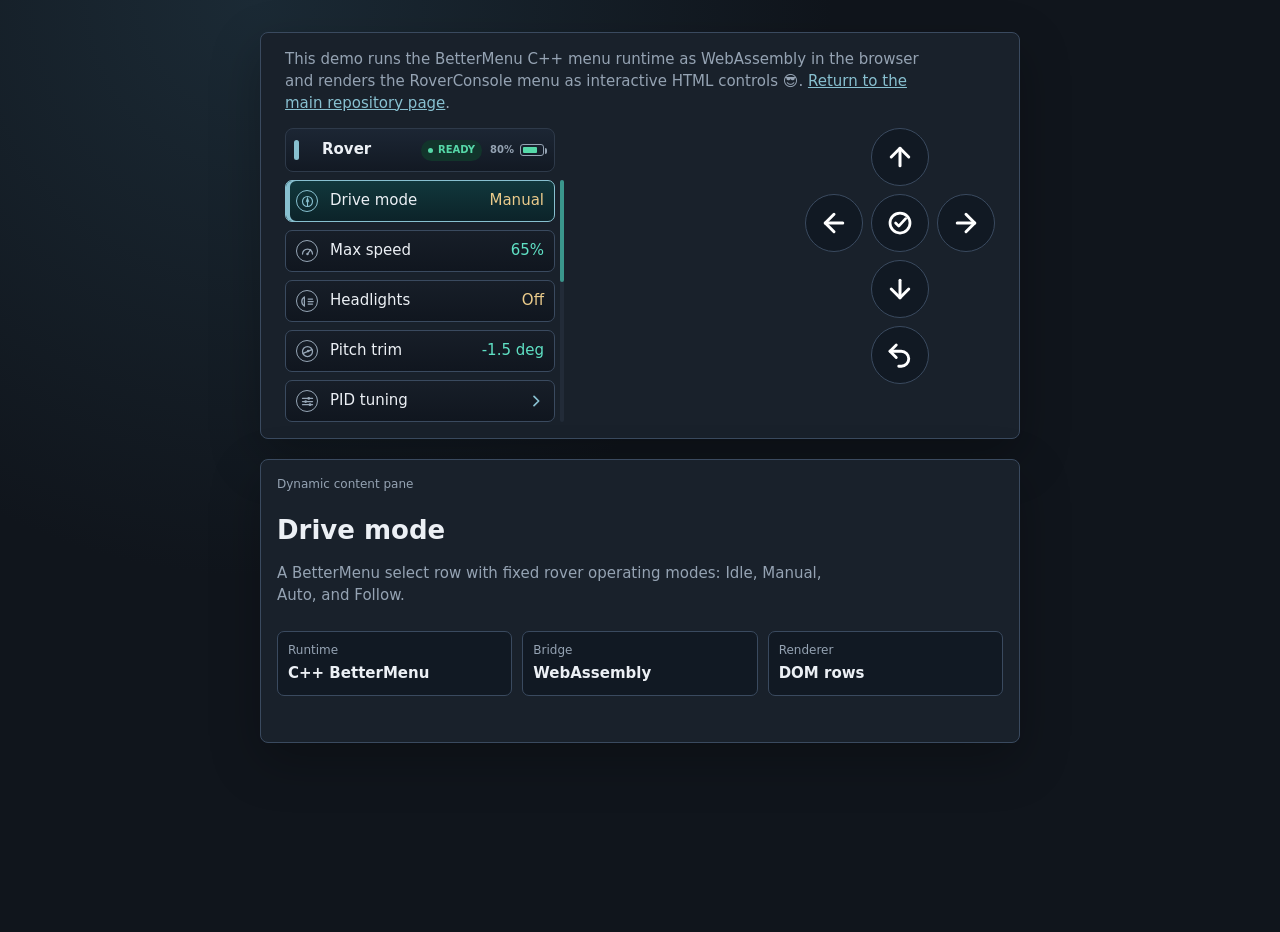
==== docs/web-adapter/index.html @ 97321914 "Add BetterMenu WebAssembly demo Add a docs/web-adapter static demo that runs the RoverConsole Better" ====
<!doctype html>
<html lang="en">
<head>
  <meta charset="utf-8">
  <meta name="viewport" content="width=device-width, initial-scale=1">
  <title>BetterMenu WebAssembly Adapter</title>
  <link rel="stylesheet" href="./styles.css">
</head>
<body>
  <main class="shell">
    <section class="menu-panel" aria-label="BetterMenu WebAssembly demo">
      <div class="panel-top">
        <p class="demo-intro">
          This demo runs the BetterMenu C++ menu runtime as WebAssembly in the browser and renders the RoverConsole menu as interactive HTML controls 😎. <a href="https://github.com/ripred/BetterMenu">Return to the main repository page</a>.
        </p>
      </div>

      <div class="menu-workspace">
        <div id="menu" class="menu" role="listbox" aria-label="Rendered BetterMenu rows"></div>

        <div class="controls" aria-label="Menu controls">
          <button class="control-button remote-up" type="button" data-choice="3" aria-label="Move up" title="Move up"></button>
          <button class="control-button remote-left" type="button" data-choice="1" aria-label="Move left" title="Move left"></button>
          <button class="control-button remote-select" type="button" data-choice="5" aria-label="Select" title="Select"></button>
          <button class="control-button remote-right" type="button" data-choice="2" aria-label="Move right" title="Move right"></button>
          <button class="control-button remote-down" type="button" data-choice="4" aria-label="Move down" title="Move down"></button>
          <button class="control-button remote-back" type="button" data-choice="6" aria-label="Back" title="Back"></button>
        </div>
      </div>
    </section>

    <section class="content-panel" aria-live="polite">
      <p class="eyebrow">Dynamic content pane</p>
      <h2 id="content-title">Waiting for BetterMenu</h2>
      <p id="content-body">The C++ runtime has not rendered yet.</p>
      <div class="facts">
        <a class="fact-link" href="https://github.com/ripred/BetterMenu">
          <span>Runtime</span>
          <strong>C++ BetterMenu</strong>
        </a>
        <div><span>Bridge</span><strong>WebAssembly</strong></div>
        <div><span>Renderer</span><strong>DOM rows</strong></div>
      </div>
    </section>
  </main>

  <script type="module" src="./demo.js"></script>
</body>
</html>
---- docs/web-adapter/styles.css ----
:root {
  color-scheme: dark;
  --bg: #10151c;
  --panel: #1c2531;
  --panel-2: #253142;
  --line: #3a4a5f;
  --text: #ecf0f5;
  --muted: #95a3b3;
  --accent: #88c0d0;
  --green: #a3be8c;
  --yellow: #ebcb8b;
  --danger: #bf616a;
}

* {
  box-sizing: border-box;
}

body {
  margin: 0;
  min-height: 100vh;
  background: radial-gradient(circle at 20% 0%, #1b2a35 0, transparent 36rem), var(--bg);
  color: var(--text);
  font: 15px/1.45 system-ui, -apple-system, BlinkMacSystemFont, "Segoe UI", sans-serif;
}

.shell {
  display: grid;
  grid-template-columns: 1fr;
  gap: 20px;
  width: min(760px, calc(100vw - 32px));
  margin: 32px auto;
}

.menu-panel,
.content-panel {
  border: 1px solid var(--line);
  background: color-mix(in srgb, var(--panel) 88%, black);
  border-radius: 8px;
  padding: 16px;
  box-shadow: 0 18px 50px rgb(0 0 0 / 0.26);
}

.menu-panel {
  padding-inline: 24px;
}

.panel-top {
  margin-bottom: 14px;
}

.demo-intro {
  max-width: 68ch;
  margin: 0;
  color: var(--muted);
}

.demo-intro a {
  color: var(--accent);
}

.demo-intro a:focus-visible {
  outline: 1px solid var(--accent);
  outline-offset: 2px;
}

.eyebrow {
  margin: 0 0 4px;
  color: var(--muted);
  font-size: 12px;
  letter-spacing: 0;
}

h1,
h2 {
  margin: 0;
  letter-spacing: 0;
}

h1 {
  font-size: 22px;
}

h2 {
  font-size: 26px;
}

.menu {
  display: grid;
  gap: 8px;
  min-width: 0;
  padding-right: 10px;
  position: relative;
}

.menu-workspace {
  display: grid;
  grid-template-columns: minmax(220px, 280px) 190px;
  gap: 18px;
  align-items: start;
  justify-content: space-between;
}

.menu-header {
  display: grid;
  grid-template-columns: minmax(0, 1fr) auto;
  align-items: center;
  gap: 10px;
  min-height: 44px;
  border: 1px solid #2e3a4a;
  border-radius: 8px;
  background: linear-gradient(180deg, #1c2634, #121923);
  padding: 6px 8px;
}

.header-title-group {
  display: grid;
  grid-template-columns: 20px minmax(0, 1fr);
  align-items: center;
  gap: 8px;
  min-width: 0;
}

.header-affordance {
  display: grid;
  place-items: center;
  width: 18px;
  height: 24px;
  border-radius: 4px;
  color: var(--accent);
}

.header-affordance::before {
  content: "";
  width: 16px;
  height: 16px;
  background: currentColor;
  -webkit-mask: var(--icon-url, none) center / contain no-repeat;
  mask: var(--icon-url, none) center / contain no-repeat;
}

.menu-header:not(.has-back) .header-affordance {
  width: 5px;
  height: 20px;
  background: var(--accent);
}

.menu-header:not(.has-back) .header-affordance::before {
  content: none;
}

.menu-header.has-back .header-affordance {
  border: 1px solid currentColor;
}

.header-title {
  min-width: 0;
  color: var(--text);
  font-weight: 700;
  overflow: hidden;
  text-overflow: ellipsis;
  white-space: nowrap;
}

.crumb {
  color: var(--muted);
  font-weight: 600;
}

.crumb-separator {
  margin: 0 6px;
  color: var(--muted);
}

.header-state-group {
  display: flex;
  align-items: center;
  gap: 8px;
}

.state-chip {
  display: inline-flex;
  align-items: center;
  gap: 5px;
  min-width: 54px;
  border-radius: 999px;
  padding: 3px 7px;
  font-size: 10px;
  font-weight: 700;
}

.state-chip span {
  width: 5px;
  height: 5px;
  border-radius: 50%;
  background: currentColor;
}

.state-chip.ready {
  color: #56d8a8;
  background: #12342b;
}

.state-chip.armed {
  color: #e8b65c;
  background: #3a2a12;
}

.battery-meter {
  display: inline-grid;
  grid-template-columns: auto 26px;
  align-items: center;
  gap: 6px;
  color: var(--muted);
  font-size: 10px;
  font-weight: 700;
  font-variant-numeric: tabular-nums;
}

.battery-case {
  display: block;
  width: 24px;
  height: 12px;
  border: 1px solid currentColor;
  border-radius: 3px;
  padding: 2px;
  position: relative;
}

.battery-case::after {
  content: "";
  position: absolute;
  top: 3px;
  right: -4px;
  width: 2px;
  height: 6px;
  border-radius: 0 2px 2px 0;
  background: currentColor;
}

.battery-fill {
  display: block;
  height: 100%;
  border-radius: 1px;
  background: #56d8a8;
}

.battery-meter.warn .battery-fill {
  background: #e8b65c;
}

.battery-meter.low .battery-fill {
  background: var(--danger);
}

.row {
  display: grid;
  grid-template-columns: 24px minmax(0, 1fr) auto;
  align-items: center;
  min-height: 42px;
  gap: 10px;
  border: 1px solid var(--line);
  border-radius: 7px;
  background: linear-gradient(180deg, #171e28, #10161f);
  padding: 8px 10px;
  cursor: default;
}

.row-icon {
  display: grid;
  place-items: center;
  width: 22px;
  height: 22px;
  color: #96a6b6;
  border: 1px solid currentColor;
  border-radius: 50%;
}

.row.selected .row-icon {
  color: var(--accent);
}

.row.disabled .row-icon {
  color: #677386;
}

.row.alert .row-icon {
  color: var(--danger);
}

.row-icon::before {
  content: "";
  width: 15px;
  height: 15px;
  background: currentColor;
  -webkit-mask: var(--icon-url, url("./icons/dot.svg")) center / contain no-repeat;
  mask: var(--icon-url, url("./icons/dot.svg")) center / contain no-repeat;
}

.row.selected {
  border-color: var(--accent);
  background: linear-gradient(180deg, #11373c, #0c2329);
  box-shadow: inset 4px 0 0 var(--accent);
}

.row.disabled {
  color: #7b8796;
}

.row.alert .label {
  color: var(--danger);
}

.label {
  min-width: 0;
  overflow: hidden;
  text-overflow: ellipsis;
  white-space: nowrap;
}

.value {
  color: var(--green);
  font-variant-numeric: tabular-nums;
  min-width: 0;
  white-space: nowrap;
  text-align: right;
}

.row.menu .value {
  color: var(--accent);
}

.row.choice .value {
  color: var(--yellow);
}

.row.editable .value {
  color: #5fe0c4;
}

.row.readonly .value {
  color: #6fb6e8;
}

.value-icon,
.value-lock,
.edit-button::before,
.control-button::before {
  content: "";
  display: block;
  background: currentColor;
  -webkit-mask: var(--icon-url) center / contain no-repeat;
  mask: var(--icon-url) center / contain no-repeat;
}

.value-icon {
  width: 16px;
  height: 16px;
}

.value-lock {
  display: inline-block;
  width: 12px;
  height: 12px;
  margin-left: 5px;
  vertical-align: -2px;
  color: #677386;
}

.edit-controls {
  display: grid;
  grid-template-columns: 22px minmax(48px, 1fr) 22px;
  align-items: center;
  width: 112px;
  gap: 5px;
}

.edit-button {
  display: grid;
  place-items: center;
  width: 22px;
  height: 22px;
  border: 1px solid var(--accent);
  border-radius: 5px;
  background: transparent;
  color: var(--accent);
  padding: 0;
  cursor: pointer;
}

.edit-button::before {
  width: 14px;
  height: 14px;
}

.edit-button:hover,
.edit-button:focus-visible {
  background: #172230;
  outline: none;
}

.edit-value {
  color: #5fe0c4;
  font-variant-numeric: tabular-nums;
  font-size: 13px;
  text-align: center;
  white-space: nowrap;
}

.menu-scrollbar {
  position: absolute;
  right: 1px;
  top: 52px;
  bottom: 0;
  width: 4px;
  border-radius: 999px;
  background: #222b38;
}

.menu-scrollbar span {
  position: absolute;
  left: 0;
  width: 100%;
  min-height: 20px;
  border-radius: inherit;
  background: #3a968c;
}

.controls {
  display: grid;
  grid-template-columns: repeat(3, 58px);
  grid-template-rows: repeat(4, 58px);
  gap: 8px;
  justify-self: end;
}

.control-button {
  display: grid;
  place-items: center;
  width: 58px;
  height: 58px;
  border: 1px solid var(--line);
  border-radius: 999px;
  background: #111923;
  color: #fff;
  padding: 0;
  cursor: pointer;
}

.control-button::before {
  width: 30px;
  height: 30px;
}

.control-button:hover,
.control-button:focus-visible {
  border-color: var(--accent);
  background: #172230;
  outline: none;
}

.control-button:active {
  background: #223144;
  transform: translateY(1px);
}

.remote-up {
  --icon-url: url("./icons/arrow-up.svg");
  grid-column: 2;
  grid-row: 1;
}

.remote-left {
  --icon-url: url("./icons/arrow-left.svg");
  grid-column: 1;
  grid-row: 2;
}

.remote-select {
  --icon-url: url("./icons/select.svg");
  grid-column: 2;
  grid-row: 2;
}

.remote-right {
  --icon-url: url("./icons/arrow-right.svg");
  grid-column: 3;
  grid-row: 2;
}

.remote-down {
  --icon-url: url("./icons/arrow-down.svg");
  grid-column: 2;
  grid-row: 3;
}

.remote-back {
  --icon-url: url("./icons/back.svg");
  grid-column: 2;
  grid-row: 4;
}

.content-panel {
  display: grid;
  align-content: start;
  gap: 14px;
}

.content-measure {
  position: absolute;
  top: 0;
  left: -10000px;
  height: auto;
  min-height: 0;
  pointer-events: none;
  visibility: hidden;
}

#content-body {
  max-width: 58ch;
  margin: 0;
  color: var(--muted);
}

#content-body,
.measure-body {
  max-width: 58ch;
}

.facts {
  display: grid;
  grid-template-columns: repeat(3, minmax(0, 1fr));
  gap: 10px;
  margin-top: 10px;
}

.facts div,
.fact-link {
  border: 1px solid var(--line);
  border-radius: 7px;
  padding: 10px;
  background: #111923;
}

.fact-link {
  color: inherit;
  text-decoration: none;
}

.fact-link:hover,
.fact-link:focus-visible {
  border-color: var(--accent);
  outline: none;
}

.facts span {
  display: block;
  color: var(--muted);
  font-size: 12px;
}

.facts strong {
  display: block;
  margin-top: 4px;
}

@media (max-width: 560px) {
  .menu-panel {
    padding-inline: 16px;
  }

  .menu-workspace {
    grid-template-columns: 1fr;
  }

  .controls {
    justify-self: center;
  }
}
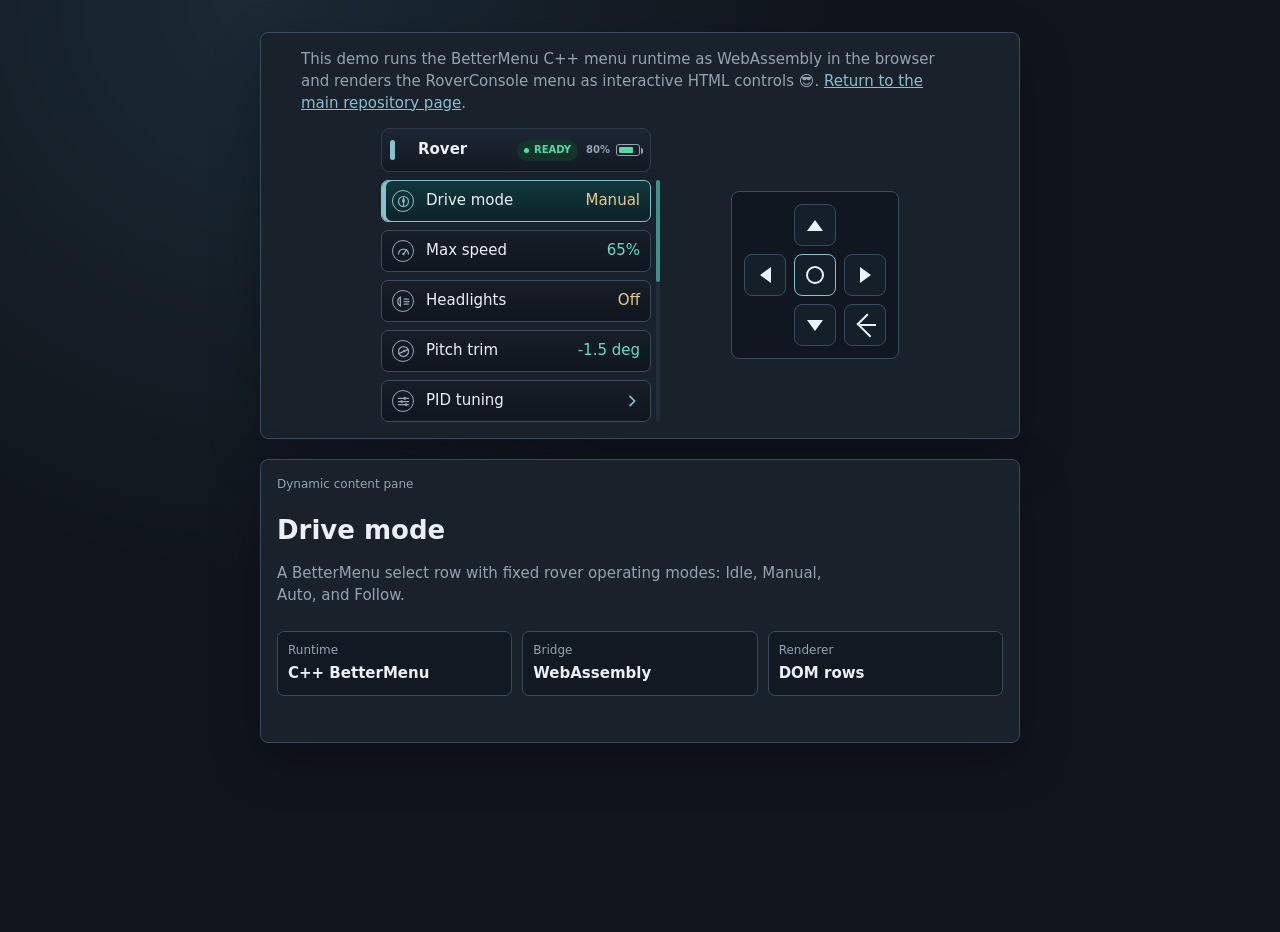
==== commit 6e4b463a: "Separate builder samples and web adapter templates Move the RoverConsole builder sample model and sa" ====
--- a/docs/web-adapter/index.html
+++ b/docs/web-adapter/index.html
@@ -4,7 +4,7 @@
   <meta charset="utf-8">
   <meta name="viewport" content="width=device-width, initial-scale=1">
   <title>BetterMenu WebAssembly Adapter</title>
-  <link rel="stylesheet" href="./styles.css">
+  <link rel="stylesheet" href="./styles.css?v=remote-layout">
 </head>
 <body>
   <main class="shell">
@@ -18,13 +18,13 @@
       <div class="menu-workspace">
         <div id="menu" class="menu" role="listbox" aria-label="Rendered BetterMenu rows"></div>
 
-        <div class="controls" aria-label="Menu controls">
-          <button class="control-button remote-up" type="button" data-choice="3" aria-label="Move up" title="Move up"></button>
-          <button class="control-button remote-left" type="button" data-choice="1" aria-label="Move left" title="Move left"></button>
-          <button class="control-button remote-select" type="button" data-choice="5" aria-label="Select" title="Select"></button>
-          <button class="control-button remote-right" type="button" data-choice="2" aria-label="Move right" title="Move right"></button>
-          <button class="control-button remote-down" type="button" data-choice="4" aria-label="Move down" title="Move down"></button>
-          <button class="control-button remote-back" type="button" data-choice="6" aria-label="Back" title="Back"></button>
+        <div class="preview-remote" aria-label="Menu controls">
+          <button class="remote-button remote-up" type="button" data-choice="3" aria-label="Move up" title="Move up"></button>
+          <button class="remote-button remote-left" type="button" data-choice="1" aria-label="Move left" title="Move left"></button>
+          <button class="remote-button remote-select" type="button" data-choice="5" aria-label="Select" title="Select"></button>
+          <button class="remote-button remote-right" type="button" data-choice="2" aria-label="Move right" title="Move right"></button>
+          <button class="remote-button remote-down" type="button" data-choice="4" aria-label="Move down" title="Move down"></button>
+          <button class="remote-button remote-back" type="button" data-choice="6" aria-label="Back" title="Back"></button>
         </div>
       </div>
     </section>
--- a/docs/web-adapter/styles.css
+++ b/docs/web-adapter/styles.css
@@ -42,7 +42,7 @@
 }
 
 .menu-panel {
-  padding-inline: 24px;
+  padding-inline: 40px;
 }
 
 .panel-top {
@@ -88,17 +88,19 @@
 .menu {
   display: grid;
   gap: 8px;
+  width: min(100%, 280px);
   min-width: 0;
   padding-right: 10px;
   position: relative;
+  justify-self: center;
 }
 
 .menu-workspace {
   display: grid;
-  grid-template-columns: minmax(220px, 280px) 190px;
-  gap: 18px;
+  grid-template-columns: minmax(220px, 280px) max-content;
+  gap: clamp(32px, 9vw, 70px);
   align-items: start;
-  justify-content: space-between;
+  justify-content: center;
 }
 
 .menu-header {
@@ -344,8 +346,7 @@
 
 .value-icon,
 .value-lock,
-.edit-button::before,
-.control-button::before {
+.edit-button::before {
   content: "";
   display: block;
   background: currentColor;
@@ -426,78 +427,131 @@
   background: #3a968c;
 }
 
-.controls {
-  display: grid;
-  grid-template-columns: repeat(3, 58px);
-  grid-template-rows: repeat(4, 58px);
+.preview-remote {
+  display: grid;
+  grid-template-columns: repeat(3, 42px);
+  grid-template-rows: repeat(3, 42px);
   gap: 8px;
-  justify-self: end;
-}
-
-.control-button {
+  align-self: center;
+  justify-self: center;
+  padding: 12px;
+  border: 1px solid var(--line);
+  border-radius: 8px;
+  background: #101720;
+}
+
+.remote-button {
+  position: relative;
   display: grid;
   place-items: center;
-  width: 58px;
-  height: 58px;
+  width: 42px;
+  height: 42px;
   border: 1px solid var(--line);
-  border-radius: 999px;
-  background: #111923;
-  color: #fff;
+  border-radius: 8px;
+  background: #141f2a;
+  color: #edf2f7;
   padding: 0;
   cursor: pointer;
 }
 
-.control-button::before {
-  width: 30px;
-  height: 30px;
-}
-
-.control-button:hover,
-.control-button:focus-visible {
+.remote-button::before,
+.remote-button::after {
+  content: "";
+  grid-area: 1 / 1;
+}
+
+.remote-button:hover,
+.remote-button:focus-visible {
   border-color: var(--accent);
   background: #172230;
   outline: none;
 }
 
-.control-button:active {
+.remote-button:active {
   background: #223144;
   transform: translateY(1px);
 }
 
 .remote-up {
-  --icon-url: url("./icons/arrow-up.svg");
   grid-column: 2;
   grid-row: 1;
 }
 
 .remote-left {
-  --icon-url: url("./icons/arrow-left.svg");
   grid-column: 1;
   grid-row: 2;
 }
 
 .remote-select {
-  --icon-url: url("./icons/select.svg");
   grid-column: 2;
   grid-row: 2;
+  border-color: var(--accent);
 }
 
 .remote-right {
-  --icon-url: url("./icons/arrow-right.svg");
   grid-column: 3;
   grid-row: 2;
 }
 
 .remote-down {
-  --icon-url: url("./icons/arrow-down.svg");
   grid-column: 2;
   grid-row: 3;
 }
 
 .remote-back {
-  --icon-url: url("./icons/back.svg");
-  grid-column: 2;
-  grid-row: 4;
+  grid-column: 3;
+  grid-row: 3;
+}
+
+.remote-up::before,
+.remote-down::before,
+.remote-left::before,
+.remote-right::before {
+  width: 0;
+  height: 0;
+  border-style: solid;
+}
+
+.remote-up::before {
+  border-width: 0 8px 11px;
+  border-color: transparent transparent currentColor;
+}
+
+.remote-down::before {
+  border-width: 11px 8px 0;
+  border-color: currentColor transparent transparent;
+}
+
+.remote-left::before {
+  border-width: 8px 11px 8px 0;
+  border-color: transparent currentColor transparent transparent;
+}
+
+.remote-right::before {
+  border-width: 8px 0 8px 11px;
+  border-color: transparent transparent transparent currentColor;
+}
+
+.remote-select::before {
+  width: 14px;
+  height: 14px;
+  border: 2px solid currentColor;
+  border-radius: 50%;
+}
+
+.remote-back::before {
+  width: 17px;
+  height: 13px;
+  border-left: 2px solid currentColor;
+  border-bottom: 2px solid currentColor;
+  transform: translateX(3px) rotate(45deg);
+}
+
+.remote-back::after {
+  width: 16px;
+  height: 2px;
+  background: currentColor;
+  transform: translateX(3px);
 }
 
 .content-panel {
@@ -566,14 +620,14 @@
 
 @media (max-width: 560px) {
   .menu-panel {
-    padding-inline: 16px;
+    padding-inline: 22px;
   }
 
   .menu-workspace {
     grid-template-columns: 1fr;
   }
 
-  .controls {
+  .preview-remote {
     justify-self: center;
   }
 }
